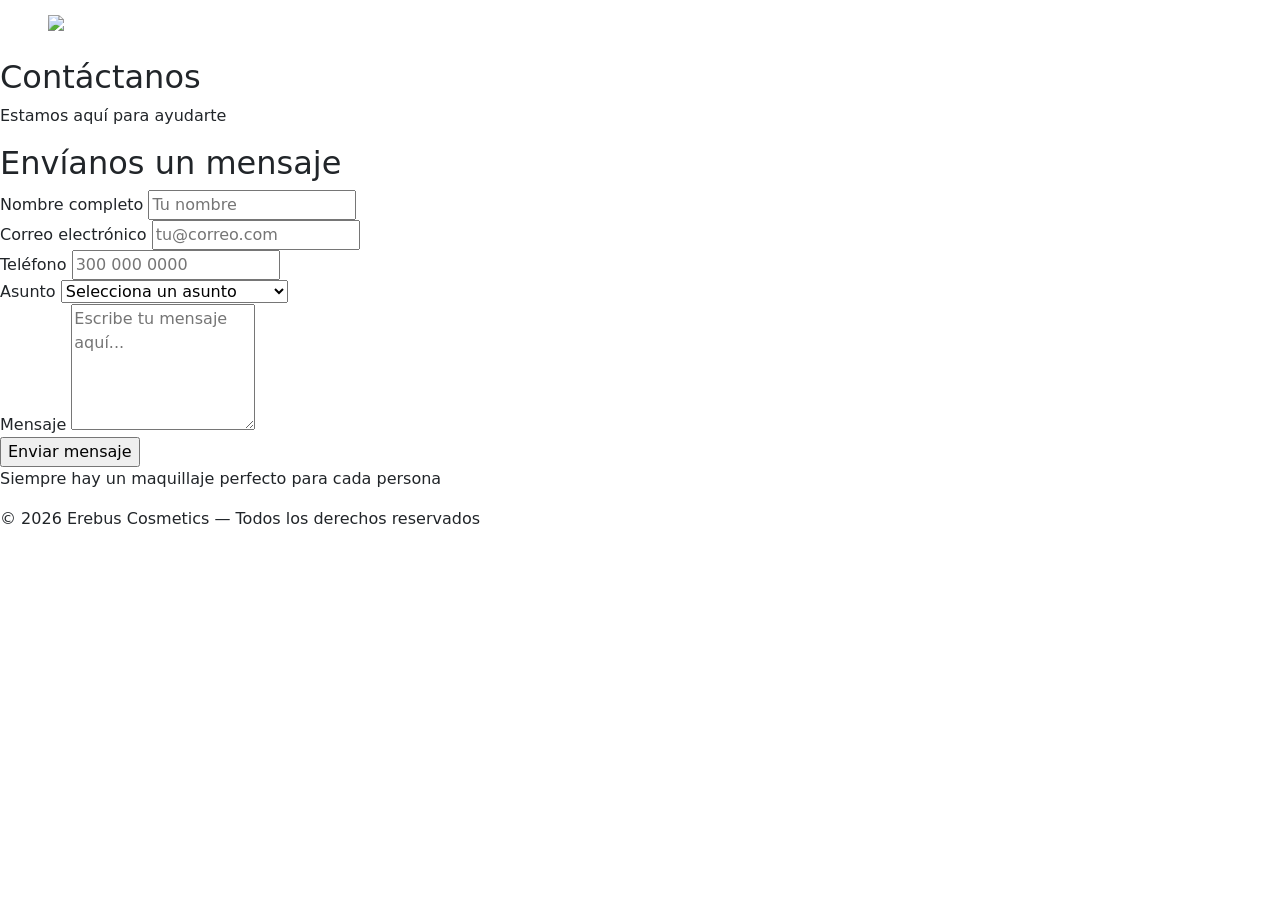
==== contacto.html @ 12809e55 "add files html" ====
<!DOCTYPE html>
<html lang="es">
<head>
    <meta charset="UTF-8">
    <meta name="viewport" content="width=device-width, initial-scale=1.0">
    <link rel="preconnect" href="https://fonts.googleapis.com">
    <link rel="preconnect" href="https://fonts.gstatic.com" crossorigin>
    <link href="https://fonts.googleapis.com/css2?family=Cormorant:ital,wght@0,300..700;1,300..700&family=Montserrat:ital,wght@0,100..900;1,100..900&display=swap" rel="stylesheet">
    <title>Contacto | Erebus Cosmetics</title>
    <link href="https://cdn.jsdelivr.net/npm/bootstrap@5.2.3/dist/css/bootstrap.min.css" rel="stylesheet" integrity="sha384-rbsA2VBKQhggwzxH7pPCaAqO46MgnOM80zW1RWuH61DGLwZJEdK2Kadq2F9CUG65" crossorigin="anonymous">
    <link rel="stylesheet" href="styles/css/main.css" />
</head>
<body>

    <!-- ===== BLOQUE: navbar (Bootstrap) ===== -->
    <nav class="navbar navbar-expand-lg navbar-dark navbar-erebus sticky-top">
        <div class="container-fluid px-4 px-lg-5">
            <a class="navbar-brand" href="index.html">
                <img src="img/erebus-logo.png" alt="Logo Erebus" class="navbar-erebus__logo">
            </a>
            <button class="navbar-toggler" type="button" data-bs-toggle="collapse" data-bs-target="#navErebus" aria-controls="navErebus" aria-expanded="false" aria-label="Abrir menú">
                <span class="navbar-toggler-icon"></span>
            </button>
            <div class="collapse navbar-collapse" id="navErebus">
                <ul class="navbar-nav ms-auto mb-2 mb-lg-0 align-items-lg-center">
                    <li class="nav-item">
                        <a class="nav-link" href="index.html">Inicio</a>
                    </li>
                    <li class="nav-item">
                        <a class="nav-link" href="maquillaje.html">Productos</a>
                    </li>
                    <li class="nav-item">
                        <a class="nav-link" href="regalos.html">Regalos</a>
                    </li>
                    <li class="nav-item">
                        <a class="nav-link" href="cuidado-facial.html">Cuidado Facial</a>
                    </li>
                    <li class="nav-item">
                        <a class="nav-link" href="nosotros.html">Nosotros</a>
                    </li>
                    <li class="nav-item">
                        <a class="nav-link active" aria-current="page" href="contacto.html">Contacto</a>
                    </li>
                </ul>
                <a class="navbar-erebus__carrito" href="#" aria-label="Ver carrito">
                    <img src="img/shopping-cart.svg" alt="">
                </a>
            </div>
        </div>
    </nav>

    <main>

        <!-- ===== BLOQUE: banner ===== -->
        <section class="banner">
            <h2 class="banner__titulo">Contáctanos</h2>
            <p class="banner__descripcion">Estamos aquí para ayudarte</p>
        </section>

        <!-- ===== BLOQUE: formulario-contacto =====
             Formulario principal de contacto -->
        <section class="formulario-contacto">

            <h2 class="formulario-contacto__titulo">Envíanos un mensaje</h2>

            <form class="formulario-contacto__form">

                <!-- ELEMENTO: formulario-contacto__grupo — campo nombre -->
                <div class="formulario-contacto__grupo">
                    <label class="formulario-contacto__etiqueta" for="nombre">Nombre completo</label>
                    <input
                        class="formulario-contacto__campo"
                        type="text"
                        id="nombre"
                        name="nombre"
                        placeholder="Tu nombre"
                        required
                    >
                </div>

                <!-- ELEMENTO: formulario-contacto__grupo — campo email -->
                <div class="formulario-contacto__grupo">
                    <label class="formulario-contacto__etiqueta" for="email">Correo electrónico</label>
                    <input
                        class="formulario-contacto__campo"
                        type="email"
                        id="email"
                        name="email"
                        placeholder="tu@correo.com"
                        required
                    >
                </div>

                <!-- ELEMENTO: formulario-contacto__grupo — campo teléfono -->
                <div class="formulario-contacto__grupo">
                    <label class="formulario-contacto__etiqueta" for="telefono">Teléfono</label>
                    <input
                        class="formulario-contacto__campo"
                        type="tel"
                        id="telefono"
                        name="telefono"
                        placeholder="300 000 0000"
                    >
                </div>

                <!-- ELEMENTO: formulario-contacto__grupo — campo asunto -->
                <div class="formulario-contacto__grupo">
                    <label class="formulario-contacto__etiqueta" for="asunto">Asunto</label>
                    <select class="formulario-contacto__campo" id="asunto" name="asunto">
                        <option value="">Selecciona un asunto</option>
                        <option value="pedido">Pedido mayorista</option>
                        <option value="productos">Información de productos</option>
                        <option value="regalos">Combos y regalos</option>
                        <option value="otro">Otro</option>
                    </select>
                </div>

                <!-- ELEMENTO: formulario-contacto__grupo — campo mensaje -->
                <div class="formulario-contacto__grupo">
                    <label class="formulario-contacto__etiqueta" for="mensaje">Mensaje</label>
                    <textarea
                        class="formulario-contacto__campo formulario-contacto__campo--textarea"
                        id="mensaje"
                        name="mensaje"
                        rows="5"
                        placeholder="Escribe tu mensaje aquí..."
                        required
                    ></textarea>
                </div>

                <!-- ELEMENTO: formulario-contacto__enviar — botón de envío -->
                <input
                    class="formulario-contacto__enviar"
                    type="submit"
                    value="Enviar mensaje"
                >

            </form>

        </section>

    </main>

    <!-- ===== BLOQUE: frase-inspiracional ===== -->
    <section class="frase-inspiracional">
        <p class="frase-inspiracional__texto">Siempre hay un maquillaje perfecto para cada persona</p>
    </section>

    <!-- ===== BLOQUE: pie-pagina ===== -->
    <footer class="pie-pagina">
        <p class="pie-pagina__creditos">&copy; 2026 Erebus Cosmetics — Todos los derechos reservados</p>
    </footer>

    <script src="https://cdn.jsdelivr.net/npm/bootstrap@5.2.3/dist/js/bootstrap.bundle.min.js" integrity="sha384-kenU1KFdBIe4zVF0s0G1M5b4hcpxyD9F7jL+jjXkk+Q2h455rYXK/7HAuoJl+0I4" crossorigin="anonymous"></script>

</body>
</html>
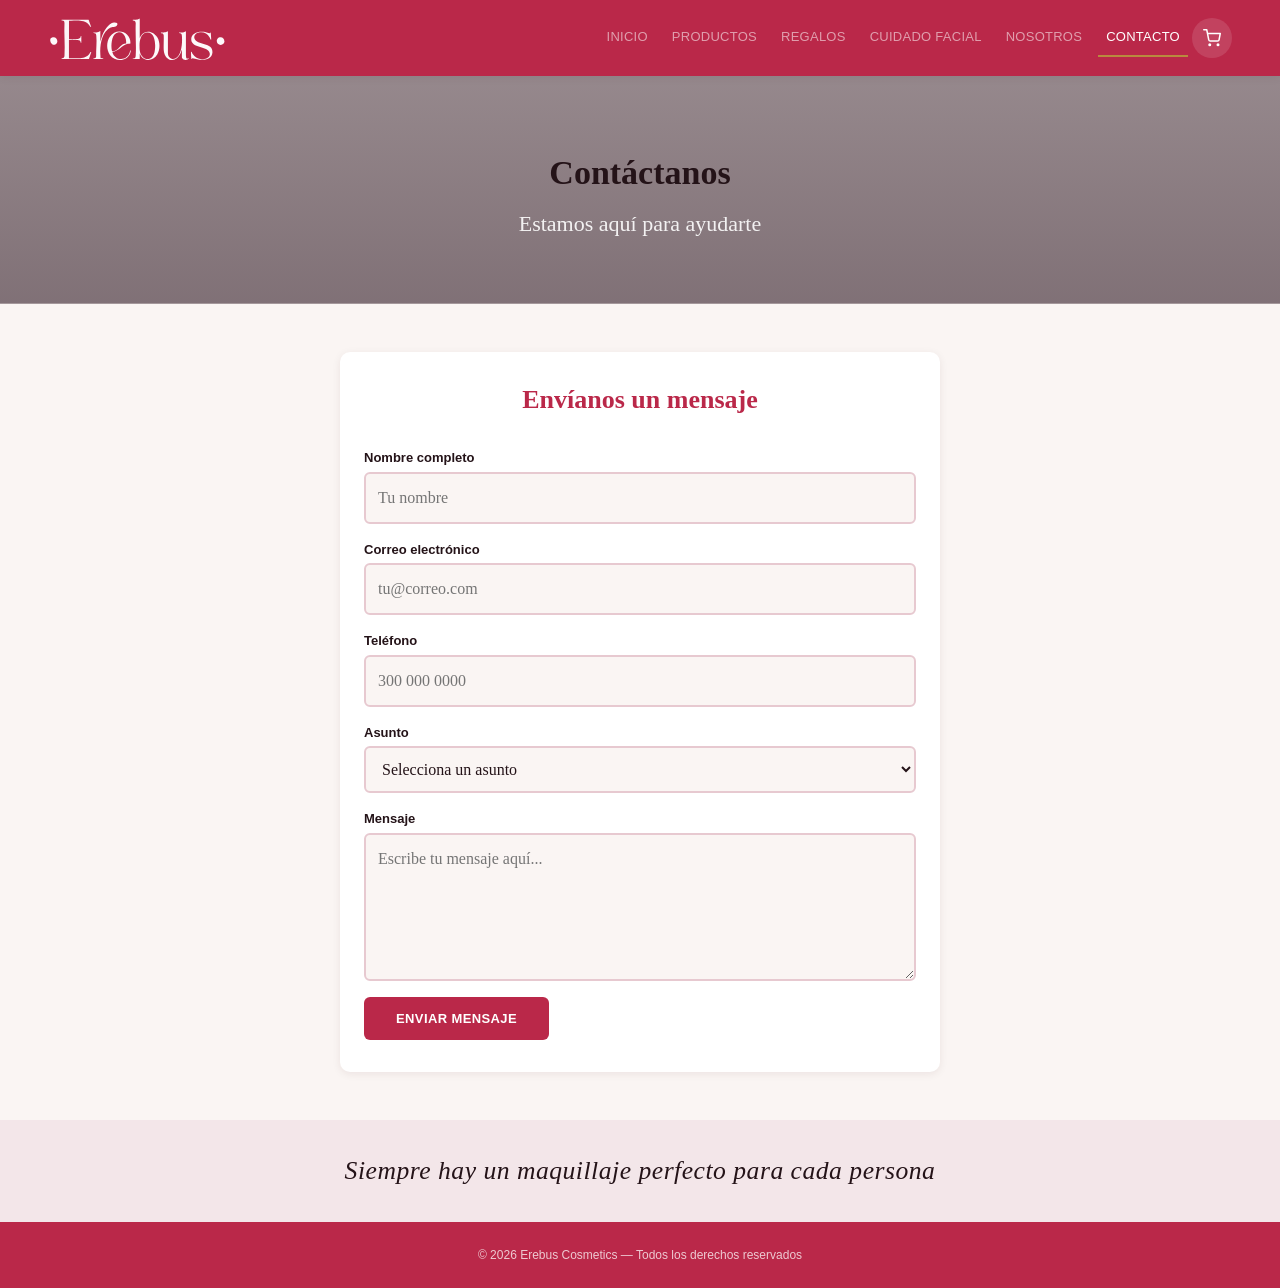
==== commit d2262c94: "Reestructura logo SVG y color de marca #BA2849" ====
--- a/contacto.html
+++ b/contacto.html
@@ -16,7 +16,7 @@
     <nav class="navbar navbar-expand-lg navbar-dark navbar-erebus sticky-top">
         <div class="container-fluid px-4 px-lg-5">
             <a class="navbar-brand" href="index.html">
-                <img src="img/erebus-logo.png" alt="Logo Erebus" class="navbar-erebus__logo">
+                <img src="img/erebus-logo.svg" alt="Logo Erebus" class="navbar-erebus__logo">
             </a>
             <button class="navbar-toggler" type="button" data-bs-toggle="collapse" data-bs-target="#navErebus" aria-controls="navErebus" aria-expanded="false" aria-label="Abrir menú">
                 <span class="navbar-toggler-icon"></span>
--- a/styles/css/main.css
+++ b/styles/css/main.css
@@ -0,0 +1,764 @@
+*,
+*::before,
+*::after {
+  margin: 0;
+  padding: 0;
+  box-sizing: border-box;
+}
+
+html {
+  scroll-behavior: smooth;
+}
+
+@media (prefers-reduced-motion: reduce) {
+  html {
+    scroll-behavior: auto;
+  }
+  *,
+  *::before,
+  *::after {
+    animation-duration: 0.01ms !important;
+    animation-iteration-count: 1 !important;
+    transition-duration: 0.01ms !important;
+  }
+}
+body {
+  width: 100%;
+  min-height: 100vh;
+  font-family: "Cormorant", Georgia, "Times New Roman", serif;
+  font-size: 1rem;
+  font-weight: 300;
+  line-height: 1.5;
+  color: #241318;
+  background-color: #faf5f3;
+}
+
+h1, h2, h3, h4, h5, h6 {
+  font-family: "Cormorant", Georgia, "Times New Roman", serif;
+  font-weight: 600;
+  line-height: 1.25;
+  color: #241318;
+}
+
+a {
+  color: #BA2849;
+  text-decoration: none;
+}
+
+img {
+  max-width: 100%;
+  display: block;
+}
+
+input,
+select,
+textarea,
+button {
+  font-family: inherit;
+  font-size: inherit;
+  color: inherit;
+}
+
+:focus-visible {
+  outline: 3px solid #b98a3e;
+  outline-offset: 2px;
+}
+
+.navbar-erebus {
+  background-color: #BA2849;
+  box-shadow: 0 2px 8px rgba(61, 15, 29, 0.08);
+  padding-block: 0.75rem;
+}
+@media (min-width: 992px) {
+  .navbar-erebus {
+    padding-block: 0.5rem;
+  }
+}
+
+.navbar-erebus__logo {
+  height: 42px;
+  width: auto;
+}
+@media (min-width: 768px) {
+  .navbar-erebus__logo {
+    height: 50px;
+  }
+}
+
+.navbar-erebus .nav-link {
+  font-family: "Montserrat", Arial, Helvetica, sans-serif;
+  font-size: 0.8125rem;
+  font-weight: 500;
+  text-transform: uppercase;
+  letter-spacing: 0.02em;
+  padding-block: 0.5rem;
+  margin-inline: 0.25rem;
+  border-bottom: 2px solid transparent;
+  transition: all 0.25s ease;
+}
+.navbar-erebus .nav-link:hover {
+  color: #ffffff;
+}
+.navbar-erebus .nav-link.active {
+  color: #ffffff;
+  border-bottom-color: #b98a3e;
+}
+
+.navbar-erebus .navbar-toggler {
+  border-color: rgba(255, 255, 255, 0.4);
+}
+.navbar-erebus .navbar-toggler:focus {
+  box-shadow: 0 0 0 3px rgba(185, 138, 62, 0.5);
+}
+
+.navbar-erebus__carrito {
+  width: 40px;
+  height: 40px;
+  border-radius: 999px;
+  display: flex;
+  flex-direction: row;
+  align-items: center;
+  justify-content: center;
+  background-color: rgba(255, 255, 255, 0.12);
+  transition: all 0.25s ease;
+}
+.navbar-erebus__carrito img {
+  width: 18px;
+  filter: brightness(0) invert(1);
+}
+.navbar-erebus__carrito:hover {
+  background-color: rgba(255, 255, 255, 0.22);
+}
+
+.carousel-erebus .carousel-item {
+  height: 55vh;
+  min-height: 320px;
+  max-height: 560px;
+}
+.carousel-erebus .carousel-item img {
+  width: 100%;
+  height: 100%;
+  object-fit: cover;
+  filter: brightness(0.65);
+}
+.carousel-erebus .carousel-caption {
+  bottom: 50%;
+  transform: translateY(50%);
+}
+.carousel-erebus .carousel-caption h2 {
+  font-family: "Cormorant", Georgia, "Times New Roman", serif;
+  font-size: 1.75rem;
+  font-weight: 600;
+  color: #ffffff;
+}
+@media (min-width: 768px) {
+  .carousel-erebus .carousel-caption h2 {
+    font-size: 2.5rem;
+  }
+}
+.carousel-erebus .carousel-caption p {
+  font-family: "Montserrat", Arial, Helvetica, sans-serif;
+  font-size: 1rem;
+  max-width: 480px;
+  margin-inline: auto;
+}
+@media (min-width: 768px) {
+  .carousel-erebus .carousel-caption p {
+    font-size: 1.125rem;
+  }
+}
+.carousel-erebus .carousel-indicators [data-bs-target] {
+  background-color: #b98a3e;
+}
+.carousel-erebus .carousel-control-prev-icon,
+.carousel-erebus .carousel-control-next-icon {
+  background-color: rgba(255, 255, 255, 0.25);
+  border-radius: 999px;
+  padding: 1rem;
+  background-size: 55%;
+}
+
+.banner {
+  width: 100%;
+  padding: 3rem 1rem;
+  text-align: center;
+  background-image: linear-gradient(180deg, rgba(28, 4, 16, 0.45), rgba(28, 4, 16, 0.55)), url("../img/erebus-banner.jpg");
+  background-repeat: no-repeat;
+  background-size: cover;
+  background-position: center 60%;
+  color: #ffffff;
+}
+@media (min-width: 768px) {
+  .banner {
+    padding: 4rem 1.5rem;
+  }
+}
+
+.banner__titulo {
+  width: 100%;
+  font-weight: 600;
+  font-size: 1.625rem;
+  margin: 0.75rem 0;
+}
+@media (min-width: 768px) {
+  .banner__titulo {
+    font-size: 2.125rem;
+  }
+}
+
+.banner__descripcion {
+  max-width: 420px;
+  margin: 0 auto;
+  font-size: 1.125rem;
+  opacity: 0.9;
+}
+@media (min-width: 768px) {
+  .banner__descripcion {
+    font-size: 1.375rem;
+  }
+}
+
+.destacados,
+.novedades,
+.nosotros {
+  width: 100%;
+  max-width: 1100px;
+  margin-inline: auto;
+  padding-inline: 1rem;
+  box-sizing: border-box;
+  margin-block: 3rem;
+}
+@media (min-width: 1200px) {
+  .destacados,
+  .novedades,
+  .nosotros {
+    max-width: 1180px;
+  }
+}
+
+.destacados,
+.nosotros {
+  display: flex;
+  flex-direction: column;
+  gap: 2rem;
+}
+
+.catalogo {
+  width: 100%;
+  max-width: 1200px;
+  margin-inline: auto;
+  padding-inline: 1rem;
+  box-sizing: border-box;
+  padding-block: 2rem;
+  display: grid;
+  grid-template-columns: 1fr;
+  gap: 1.5rem;
+}
+@media (min-width: 480px) {
+  .catalogo {
+    grid-template-columns: repeat(2, 1fr);
+  }
+}
+@media (min-width: 992px) {
+  .catalogo {
+    grid-template-columns: repeat(3, 1fr);
+  }
+}
+
+.frase-inspiracional {
+  width: 100%;
+  padding: 2rem 1rem;
+  background-color: #f3e6e9;
+  text-align: center;
+}
+
+.frase-inspiracional__texto {
+  font-family: "Cormorant", Georgia, "Times New Roman", serif;
+  font-size: clamp(1.1rem, 2.5vw, 1.6rem);
+  font-style: italic;
+  font-weight: 400;
+  color: #241318;
+  margin: 0;
+  letter-spacing: 0.02em;
+}
+
+.pie-pagina {
+  padding: 1.5rem 1rem;
+  background-color: #BA2849;
+  text-align: center;
+}
+
+.pie-pagina__navegacion {
+  display: flex;
+  justify-content: center;
+  flex-wrap: wrap;
+  gap: 0.5rem 1.5rem;
+  margin-bottom: 1rem;
+}
+
+.pie-pagina__enlace {
+  color: rgba(255, 255, 255, 0.85);
+  text-decoration: none;
+  font-family: "Montserrat", Arial, Helvetica, sans-serif;
+  font-size: 0.8125rem;
+  font-weight: 400;
+  transition: all 0.25s ease;
+}
+.pie-pagina__enlace:hover {
+  color: #ffffff;
+  text-decoration: underline;
+}
+
+.pie-pagina__creditos {
+  font-family: "Montserrat", Arial, Helvetica, sans-serif;
+  font-size: 0.75rem;
+  color: rgba(255, 255, 255, 0.75);
+  margin: 0;
+}
+
+.destacados__item {
+  background-color: #ffffff;
+  border-radius: 10px;
+  box-shadow: 0 2px 8px rgba(61, 15, 29, 0.08);
+  transition: all 0.25s ease;
+  display: grid;
+  grid-template-columns: 1fr;
+  gap: 1.5rem;
+  align-items: center;
+  padding: 1.5rem;
+}
+@media (min-width: 768px) {
+  .destacados__item {
+    grid-template-columns: 1fr 1fr;
+    padding: 2rem;
+  }
+}
+
+.destacados__imagen {
+  width: 100%;
+  height: 220px;
+  object-fit: cover;
+  border-radius: 6px;
+}
+@media (min-width: 768px) {
+  .destacados__imagen {
+    height: 260px;
+  }
+}
+
+.destacados__contenido {
+  display: flex;
+  flex-direction: column;
+  gap: 1rem;
+}
+
+.destacados__titulo {
+  font-size: 1.5rem;
+  color: #BA2849;
+}
+@media (min-width: 768px) {
+  .destacados__titulo {
+    font-size: 1.75rem;
+  }
+}
+
+.destacados__texto {
+  font-size: 1rem;
+  line-height: 1.7;
+  color: #241318;
+}
+
+.destacados__boton {
+  display: inline-block;
+  padding: 0.75rem 1.5rem;
+  background-color: #BA2849;
+  color: #ffffff;
+  text-decoration: none;
+  border: none;
+  border-radius: 6px;
+  font-family: "Montserrat", Arial, Helvetica, sans-serif;
+  font-size: 0.8125rem;
+  font-weight: 600;
+  text-transform: uppercase;
+  letter-spacing: 0.03em;
+  cursor: pointer;
+  width: fit-content;
+  transition: all 0.25s ease;
+}
+.destacados__boton:hover {
+  background-color: #6e1329;
+  transform: translateY(-2px);
+  box-shadow: 0 2px 8px rgba(61, 15, 29, 0.08);
+}
+.destacados__boton:active {
+  transform: translateY(0);
+}
+.destacados__boton:focus-visible {
+  outline: 3px solid #b98a3e;
+  outline-offset: 2px;
+}
+
+.novedades__titulo {
+  font-size: 1.625rem;
+  color: #BA2849;
+  text-align: center;
+  margin-bottom: 0.5rem;
+}
+@media (min-width: 768px) {
+  .novedades__titulo {
+    font-size: 1.875rem;
+  }
+}
+
+.novedades__subtitulo {
+  font-size: 1rem;
+  color: #6b4b55;
+  text-align: center;
+  margin-bottom: 2rem;
+}
+
+.novedades__grid {
+  display: grid;
+  grid-template-columns: repeat(2, 1fr);
+  gap: 1rem;
+}
+@media (min-width: 768px) {
+  .novedades__grid {
+    grid-template-columns: repeat(3, 1fr);
+    gap: 1.5rem;
+  }
+}
+@media (min-width: 1200px) {
+  .novedades__grid {
+    grid-template-columns: repeat(4, 1fr);
+  }
+}
+
+.novedades__tarjeta {
+  background-color: #ffffff;
+  border-radius: 10px;
+  box-shadow: 0 2px 8px rgba(61, 15, 29, 0.08);
+  transition: all 0.25s ease;
+}
+.novedades__tarjeta:hover {
+  transform: translateY(-4px);
+  box-shadow: 0 6px 20px rgba(61, 15, 29, 0.14);
+}
+.novedades__tarjeta {
+  padding: 1.5rem 1rem;
+  text-align: center;
+  cursor: pointer;
+  display: flex;
+  flex-direction: column;
+  align-items: center;
+  gap: 0.5rem;
+}
+
+.novedades__tarjeta--oferta {
+  position: relative;
+  border: 1px solid #b98a3e;
+}
+.novedades__tarjeta--oferta::before {
+  content: "Oferta";
+  position: absolute;
+  top: 0.5rem;
+  right: 0.5rem;
+  background-color: #b98a3e;
+  color: #241318;
+  font-family: "Montserrat", Arial, Helvetica, sans-serif;
+  font-size: 0.625rem;
+  font-weight: 700;
+  text-transform: uppercase;
+  letter-spacing: 0.03em;
+  padding: 0.25rem 0.5rem;
+  border-radius: 999px;
+}
+.novedades__tarjeta--oferta .novedades__precio {
+  color: #BA2849;
+  font-weight: 700;
+}
+
+.novedades__imagen {
+  width: 100%;
+  max-width: 160px;
+  height: auto;
+  border-radius: 6px;
+  margin-bottom: 0.25rem;
+}
+
+.novedades__nombre {
+  font-size: 1rem;
+  font-weight: 500;
+  color: #241318;
+  margin: 0;
+}
+
+.novedades__precio {
+  font-family: "Montserrat", Arial, Helvetica, sans-serif;
+  font-size: 0.875rem;
+  font-weight: 400;
+  color: #6b4b55;
+  margin: 0;
+}
+
+.novedades__boton {
+  display: inline-block;
+  padding: 0.75rem 1.5rem;
+  background-color: #BA2849;
+  color: #ffffff;
+  text-decoration: none;
+  border: none;
+  border-radius: 6px;
+  font-family: "Montserrat", Arial, Helvetica, sans-serif;
+  font-size: 0.8125rem;
+  font-weight: 600;
+  text-transform: uppercase;
+  letter-spacing: 0.03em;
+  cursor: pointer;
+  width: fit-content;
+  transition: all 0.25s ease;
+}
+.novedades__boton:hover {
+  background-color: #6e1329;
+  transform: translateY(-2px);
+  box-shadow: 0 2px 8px rgba(61, 15, 29, 0.08);
+}
+.novedades__boton:active {
+  transform: translateY(0);
+}
+.novedades__boton:focus-visible {
+  outline: 3px solid #b98a3e;
+  outline-offset: 2px;
+}
+.novedades__boton {
+  margin-top: 0.25rem;
+  padding: 0.5rem 1rem;
+  font-size: 0.75rem;
+}
+
+.catalogo__tarjeta {
+  background-color: #ffffff;
+  border-radius: 10px;
+  box-shadow: 0 2px 8px rgba(61, 15, 29, 0.08);
+  transition: all 0.25s ease;
+}
+.catalogo__tarjeta:hover {
+  transform: translateY(-4px);
+  box-shadow: 0 6px 20px rgba(61, 15, 29, 0.14);
+}
+.catalogo__tarjeta {
+  position: relative;
+  cursor: pointer;
+  text-align: center;
+  padding: 1rem;
+  overflow: hidden;
+}
+
+.catalogo__tarjeta--oferta {
+  border: 1px solid #b98a3e;
+}
+.catalogo__tarjeta--oferta::before {
+  content: "Oferta";
+  position: absolute;
+  top: 0.5rem;
+  right: 0.5rem;
+  background-color: #b98a3e;
+  color: #241318;
+  font-family: "Montserrat", Arial, Helvetica, sans-serif;
+  font-size: 0.625rem;
+  font-weight: 700;
+  text-transform: uppercase;
+  letter-spacing: 0.03em;
+  padding: 0.25rem 0.5rem;
+  border-radius: 999px;
+}
+.catalogo__tarjeta--oferta .catalogo__precio {
+  color: #BA2849;
+  font-weight: 700;
+}
+
+.catalogo__imagen {
+  width: 100%;
+  aspect-ratio: 1/1;
+  object-fit: cover;
+  border-radius: 6px;
+  margin-bottom: 1rem;
+}
+
+.catalogo__nombre {
+  font-weight: 500;
+  font-size: 1.0625rem;
+  margin-bottom: 0.25rem;
+}
+
+.catalogo__precio {
+  font-weight: 400;
+  font-size: 0.9375rem;
+  color: #6b4b55;
+}
+
+.nosotros__seccion {
+  background-color: #ffffff;
+  border-radius: 10px;
+  box-shadow: 0 2px 8px rgba(61, 15, 29, 0.08);
+  transition: all 0.25s ease;
+  display: grid;
+  grid-template-columns: 1fr;
+  gap: 1.5rem;
+  align-items: center;
+  padding: 1.5rem;
+}
+@media (min-width: 768px) {
+  .nosotros__seccion {
+    grid-template-columns: 1fr 1fr;
+    padding: 2rem;
+  }
+}
+
+.nosotros__imagen {
+  width: 100%;
+  height: 220px;
+  object-fit: cover;
+  border-radius: 6px;
+}
+@media (min-width: 768px) {
+  .nosotros__imagen {
+    height: 240px;
+  }
+}
+
+.nosotros__contenido {
+  display: flex;
+  flex-direction: column;
+  gap: 1rem;
+}
+
+.nosotros__titulo {
+  font-size: 1.5rem;
+  color: #BA2849;
+}
+@media (min-width: 768px) {
+  .nosotros__titulo {
+    font-size: 1.75rem;
+  }
+}
+
+.nosotros__texto {
+  font-size: 1rem;
+  line-height: 1.7;
+  color: #241318;
+}
+
+.formulario-contacto {
+  background-color: #ffffff;
+  border-radius: 10px;
+  box-shadow: 0 2px 8px rgba(61, 15, 29, 0.08);
+  transition: all 0.25s ease;
+  width: 100%;
+  max-width: 600px;
+  margin: 3rem auto;
+  padding: 2rem 1.5rem;
+}
+@media (max-width: 767px) {
+  .formulario-contacto {
+    max-width: 100%;
+    border-radius: 0;
+    margin-block: 1.5rem;
+    box-shadow: none;
+    border-top: 2px solid #e8aebd;
+  }
+}
+
+.formulario-contacto__titulo {
+  font-size: 1.625rem;
+  color: #BA2849;
+  text-align: center;
+  margin-bottom: 2rem;
+}
+
+.formulario-contacto__form {
+  display: flex;
+  flex-direction: column;
+  gap: 1rem;
+}
+
+.formulario-contacto__grupo {
+  display: flex;
+  flex-direction: column;
+  gap: 0.25rem;
+}
+
+.formulario-contacto__etiqueta {
+  font-family: "Montserrat", Arial, Helvetica, sans-serif;
+  font-size: 0.8125rem;
+  font-weight: 600;
+  color: #241318;
+}
+
+.formulario-contacto__campo {
+  width: 100%;
+  padding: 0.75rem;
+  border: 2px solid #e7c9d0;
+  border-radius: 6px;
+  font-family: "Cormorant", Georgia, "Times New Roman", serif;
+  font-size: 1rem;
+  background-color: #faf5f3;
+  color: #241318;
+  transition: all 0.25s ease;
+}
+.formulario-contacto__campo:hover {
+  border-color: #BA2849;
+}
+.formulario-contacto__campo:focus-visible {
+  outline: none;
+  border-color: #BA2849;
+  box-shadow: 0 0 0 4px rgba(186, 40, 73, 0.15);
+}
+
+.formulario-contacto__campo--textarea {
+  resize: vertical;
+  min-height: 120px;
+}
+
+.formulario-contacto__enviar {
+  display: inline-block;
+  padding: 0.75rem 1.5rem;
+  background-color: #BA2849;
+  color: #ffffff;
+  text-decoration: none;
+  border: none;
+  border-radius: 6px;
+  font-family: "Montserrat", Arial, Helvetica, sans-serif;
+  font-size: 0.8125rem;
+  font-weight: 600;
+  text-transform: uppercase;
+  letter-spacing: 0.03em;
+  cursor: pointer;
+  width: fit-content;
+  transition: all 0.25s ease;
+}
+.formulario-contacto__enviar:hover {
+  background-color: #6e1329;
+  transform: translateY(-2px);
+  box-shadow: 0 2px 8px rgba(61, 15, 29, 0.08);
+}
+.formulario-contacto__enviar:active {
+  transform: translateY(0);
+}
+.formulario-contacto__enviar:focus-visible {
+  outline: 3px solid #b98a3e;
+  outline-offset: 2px;
+}
+.formulario-contacto__enviar {
+  align-self: flex-start;
+  padding: 0.75rem 2rem;
+}
+@media (max-width: 479px) {
+  .formulario-contacto__enviar {
+    width: 100%;
+    text-align: center;
+    align-self: stretch;
+  }
+}
+
+/*# sourceMappingURL=main.css.map */
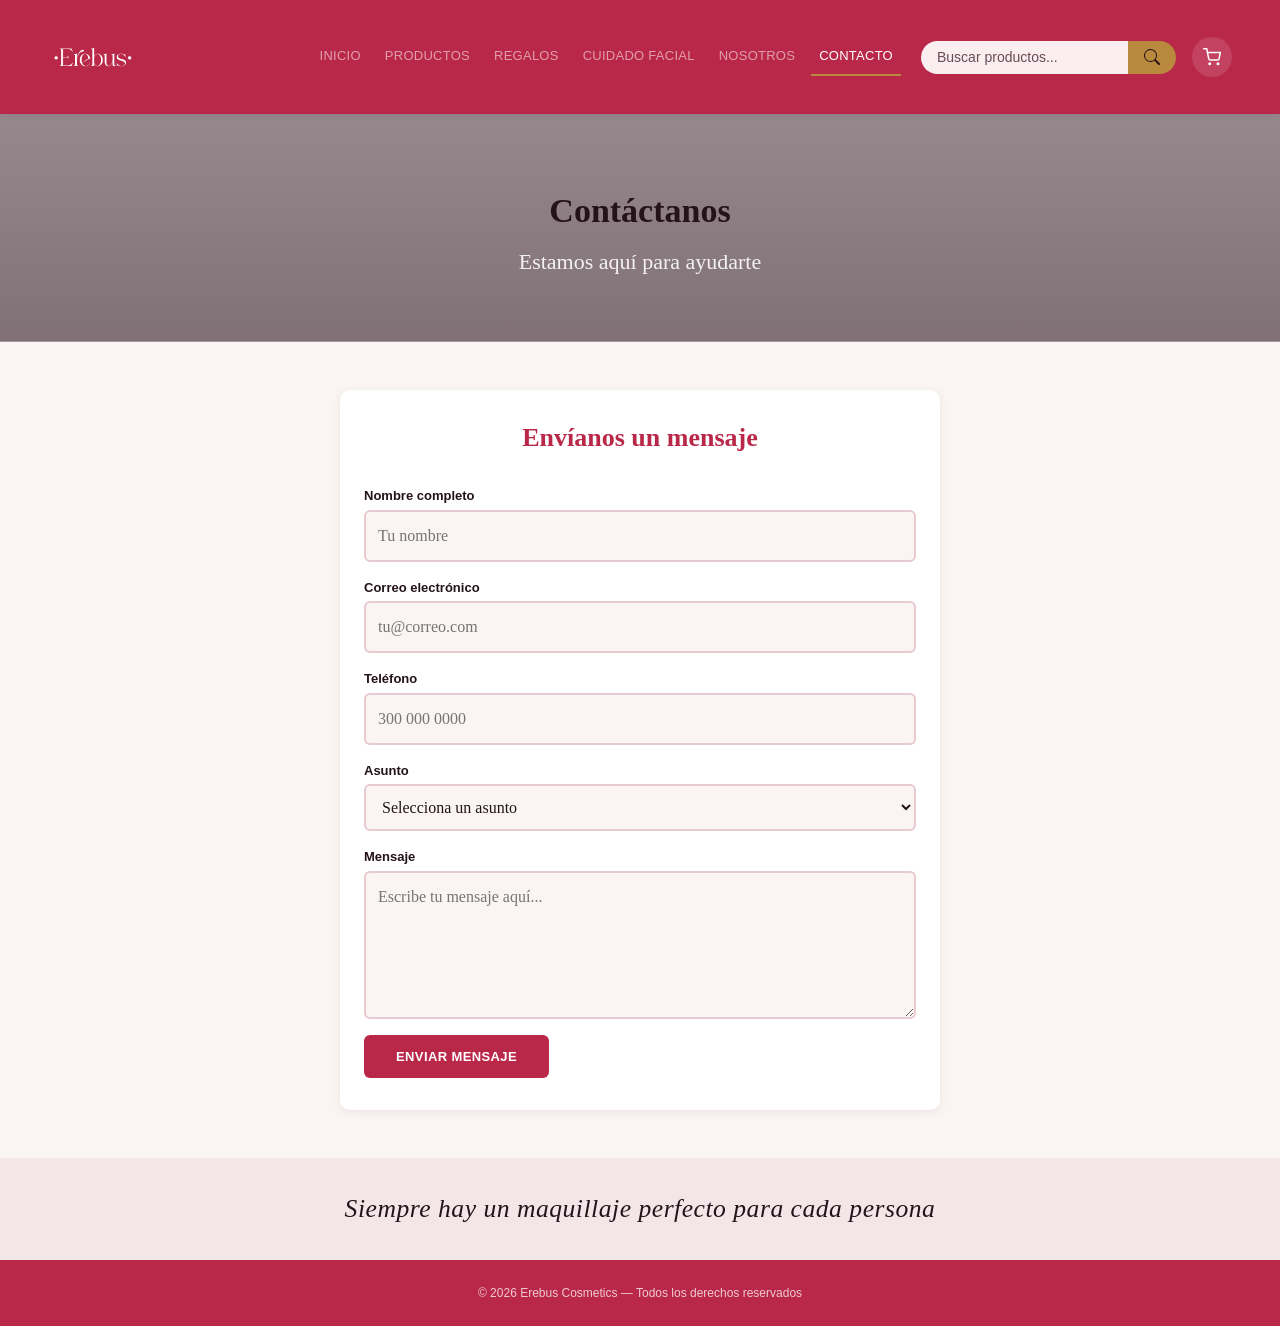
==== commit 8df90583: "Reemplaza index4.jpg por index4.png y ajusta imagenes del carrusel" ====
--- a/contacto.html
+++ b/contacto.html
@@ -16,7 +16,7 @@
     <nav class="navbar navbar-expand-lg navbar-dark navbar-erebus sticky-top">
         <div class="container-fluid px-4 px-lg-5">
             <a class="navbar-brand" href="index.html">
-                <img src="img/erebus-logo.svg" alt="Logo Erebus" class="navbar-erebus__logo">
+                <img src="img/erebus-logo.png" alt="Logo Erebus" class="navbar-erebus__logo">
             </a>
             <button class="navbar-toggler" type="button" data-bs-toggle="collapse" data-bs-target="#navErebus" aria-controls="navErebus" aria-expanded="false" aria-label="Abrir menú">
                 <span class="navbar-toggler-icon"></span>
@@ -42,6 +42,14 @@
                         <a class="nav-link active" aria-current="page" href="contacto.html">Contacto</a>
                     </li>
                 </ul>
+                <form class="navbar-erebus__buscador d-flex" role="search">
+                    <input class="form-control" type="search" name="buscar" placeholder="Buscar productos..." aria-label="Buscar productos">
+                    <button class="btn" type="submit" aria-label="Buscar">
+                        <svg xmlns="http://www.w3.org/2000/svg" width="16" height="16" viewBox="0 0 16 16" fill="currentColor" aria-hidden="true">
+                            <path d="M11.742 10.344a6.5 6.5 0 1 0-1.397 1.398h-.001q.044.06.098.115l3.85 3.85a1 1 0 0 0 1.415-1.414l-3.85-3.85a1 1 0 0 0-.115-.1zM12 6.5a5.5 5.5 0 1 1-11 0 5.5 5.5 0 0 1 11 0"/>
+                        </svg>
+                    </button>
+                </form>
                 <a class="navbar-erebus__carrito" href="#" aria-label="Ver carrito">
                     <img src="img/shopping-cart.svg" alt="">
                 </a>
--- a/styles/css/main.css
+++ b/styles/css/main.css
@@ -41,7 +41,7 @@
 }
 
 a {
-  color: #BA2849;
+  color: #ba2849;
   text-decoration: none;
 }
 
@@ -65,7 +65,7 @@
 }
 
 .navbar-erebus {
-  background-color: #BA2849;
+  background-color: #ba2849;
   box-shadow: 0 2px 8px rgba(61, 15, 29, 0.08);
   padding-block: 0.75rem;
 }
@@ -76,12 +76,13 @@
 }
 
 .navbar-erebus__logo {
-  height: 42px;
+  height: 72px;
   width: auto;
+  max-width: 260px;
 }
 @media (min-width: 768px) {
   .navbar-erebus__logo {
-    height: 50px;
+    height: 88px;
   }
 }
 
@@ -130,16 +131,71 @@
   background-color: rgba(255, 255, 255, 0.22);
 }
 
+.navbar-erebus__buscador {
+  width: 100%;
+  margin-block: 0.75rem;
+}
+@media (min-width: 992px) {
+  .navbar-erebus__buscador {
+    width: auto;
+    margin-block: 0;
+    margin-inline: 1rem;
+  }
+}
+.navbar-erebus__buscador .form-control {
+  border: none;
+  border-radius: 999px 0 0 999px;
+  padding-inline: 1rem;
+  background-color: rgba(255, 255, 255, 0.92);
+  color: #241318;
+  font-family: "Montserrat", Arial, Helvetica, sans-serif;
+  font-size: 0.875rem;
+}
+.navbar-erebus__buscador .form-control::placeholder {
+  color: #6b4b55;
+}
+.navbar-erebus__buscador .form-control:focus {
+  box-shadow: 0 0 0 3px rgba(185, 138, 62, 0.45);
+  background-color: #ffffff;
+}
+.navbar-erebus__buscador .btn {
+  border: none;
+  border-radius: 0 999px 999px 0;
+  background-color: #b98a3e;
+  color: #241318;
+  padding-inline: 1rem;
+  display: flex;
+  align-items: center;
+  transition: all 0.25s ease;
+}
+.navbar-erebus__buscador .btn:hover {
+  background-color: #8f6a2c;
+}
+.navbar-erebus__buscador .btn:focus-visible {
+  outline: 3px solid #ffffff;
+  outline-offset: -3px;
+}
+
 .carousel-erebus .carousel-item {
-  height: 55vh;
-  min-height: 320px;
-  max-height: 560px;
+  height: 65vh;
+  min-height: 400px;
+  max-height: 640px;
 }
 .carousel-erebus .carousel-item img {
   width: 100%;
   height: 100%;
   object-fit: cover;
+  object-position: center 30%;
   filter: brightness(0.65);
+}
+.carousel-erebus .carousel-item:nth-child(1) img {
+  object-position: center 25%;
+}
+.carousel-erebus .carousel-item:nth-child(2) img {
+  object-position: center 35%;
+}
+.carousel-erebus .carousel-item:nth-child(3) img {
+  object-position: center 30%;
 }
 .carousel-erebus .carousel-caption {
   bottom: 50%;
@@ -284,7 +340,7 @@
 
 .pie-pagina {
   padding: 1.5rem 1rem;
-  background-color: #BA2849;
+  background-color: #ba2849;
   text-align: center;
 }
 
@@ -354,7 +410,7 @@
 
 .destacados__titulo {
   font-size: 1.5rem;
-  color: #BA2849;
+  color: #ba2849;
 }
 @media (min-width: 768px) {
   .destacados__titulo {
@@ -371,7 +427,7 @@
 .destacados__boton {
   display: inline-block;
   padding: 0.75rem 1.5rem;
-  background-color: #BA2849;
+  background-color: #ba2849;
   color: #ffffff;
   text-decoration: none;
   border: none;
@@ -400,7 +456,7 @@
 
 .novedades__titulo {
   font-size: 1.625rem;
-  color: #BA2849;
+  color: #ba2849;
   text-align: center;
   margin-bottom: 0.5rem;
 }
@@ -474,7 +530,7 @@
   border-radius: 999px;
 }
 .novedades__tarjeta--oferta .novedades__precio {
-  color: #BA2849;
+  color: #ba2849;
   font-weight: 700;
 }
 
@@ -504,7 +560,7 @@
 .novedades__boton {
   display: inline-block;
   padding: 0.75rem 1.5rem;
-  background-color: #BA2849;
+  background-color: #ba2849;
   color: #ffffff;
   text-decoration: none;
   border: none;
@@ -573,7 +629,7 @@
   border-radius: 999px;
 }
 .catalogo__tarjeta--oferta .catalogo__precio {
-  color: #BA2849;
+  color: #ba2849;
   font-weight: 700;
 }
 
@@ -635,7 +691,7 @@
 
 .nosotros__titulo {
   font-size: 1.5rem;
-  color: #BA2849;
+  color: #ba2849;
 }
 @media (min-width: 768px) {
   .nosotros__titulo {
@@ -671,7 +727,7 @@
 
 .formulario-contacto__titulo {
   font-size: 1.625rem;
-  color: #BA2849;
+  color: #ba2849;
   text-align: center;
   margin-bottom: 2rem;
 }
@@ -707,11 +763,11 @@
   transition: all 0.25s ease;
 }
 .formulario-contacto__campo:hover {
-  border-color: #BA2849;
+  border-color: #ba2849;
 }
 .formulario-contacto__campo:focus-visible {
   outline: none;
-  border-color: #BA2849;
+  border-color: #ba2849;
   box-shadow: 0 0 0 4px rgba(186, 40, 73, 0.15);
 }
 
@@ -723,7 +779,7 @@
 .formulario-contacto__enviar {
   display: inline-block;
   padding: 0.75rem 1.5rem;
-  background-color: #BA2849;
+  background-color: #ba2849;
   color: #ffffff;
   text-decoration: none;
   border: none;
